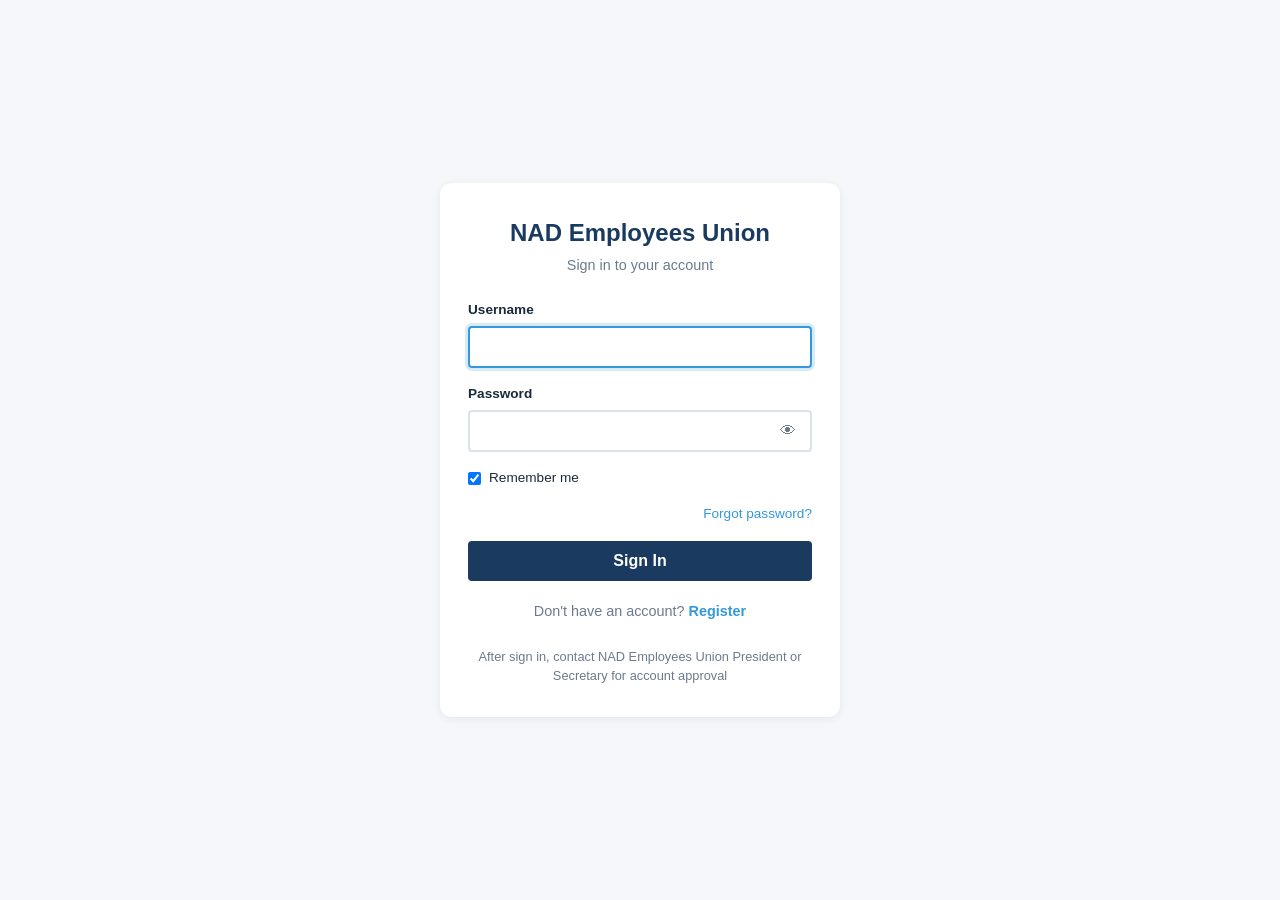
==== index.html @ d7f8449f "Add Section field inline before Mobile No." ====
<!DOCTYPE html>
<html lang="en">
<head>
  <meta charset="UTF-8">
  <meta name="viewport" content="width=device-width, initial-scale=1.0, viewport-fit=cover">
  <meta name="theme-color" content="#1a3a5f">
  <title>NAD Employees Union - Receipt</title>
  <link rel="stylesheet" href="css/style.css">
  <link rel="manifest" href="data/manifest.json">
  <link rel="icon" type="image/png" sizes="48x48" href="img/favicon.png">
  <link rel="icon" type="image/png" sizes="32x32" href="img/favicon-32.png">
  <link rel="icon" type="image/png" sizes="16x16" href="img/favicon-16.png">
  <link rel="apple-touch-icon" sizes="180x180" href="img/apple-touch-icon.png">
  <meta name="msapplication-TileColor" content="#1a3a5f">
  <meta name="msapplication-TileImage" content="img/logo-144.png">
</head>
<body>
  <!-- Auth guard: redirect to login if no token -->
  <script>
    (function() {
      var token = localStorage.getItem('nadeu_token');
      var remember = localStorage.getItem('nadeu_remember') === 'true';
      if (!token && !remember) {
        window.location.href = 'login.html';
      }
    })();
  </script>

  <!-- Main App -->
  <div id="app" class="screen">
    <!-- Sticky Header -->
    <header class="app-header">
      <div class="header-left">
        <img class="logo-sm" src="img/logo-192.png" alt="NAD Employees Union" width="32" height="32" style="border-radius:50%">
        <h1>Receipt Entry</h1>
      </div>
      <div class="header-right">
        <span id="currentUser" class="user-badge"></span>
        <button id="changePwdBtn" class="icon-btn" title="Change Password" aria-label="Change password">&#128273;</button>
        <button id="themeToggle" class="icon-btn" title="Toggle theme" aria-label="Toggle dark mode">&#127769;</button>
        <button id="logoutBtn" class="icon-btn" title="Logout">&#9211;</button>
      </div>
    </header>

    <main class="app-main">
      <!-- Search Box -->
      <section class="search-section">
        <div class="search-box">
          <svg class="search-icon" viewBox="0 0 24 24" fill="none" stroke="currentColor" stroke-width="2"><circle cx="11" cy="11" r="8"/><path d="M21 21l-4.35-4.35"/></svg>
          <input type="search" id="empSearch" name="empSearch" placeholder="Search: Token, Name, Mobile, Location, Rank, Post..." autocomplete="off">
          <button id="clearSearch" class="icon-btn hidden" title="Clear">&#10005;</button>
        </div>
        <div id="searchResults" class="dropdown hidden"></div>
      </section>

      <!-- Receipt Form -->
      <form id="receiptForm" class="receipt-form" novalidate>
        <div class="form-row">
          <div class="field">
            <label>Employee Name <span class="req">*</span></label>
            <input type="text" name="empName" required autocomplete="name">
          </div>
          <div class="field">
            <label>Token No. <span class="req">*</span></label>
            <input type="text" name="empToken" required autocomplete="off">
          </div>
        </div>

        <fieldset class="radio-group">
          <legend>Designation <span class="req">*</span></legend>
          <div class="field" style="margin-bottom: 8px;">
            <input type="text" id="designationInput" name="designationInput" placeholder="Type or edit designation" autocomplete="off">
          </div>
          <div class="radio-grid" id="designationRadios">
            <label class="radio-label"><input type="radio" name="designation" value="T-MATE"> T-MATE</label>
            <label class="radio-label"><input type="radio" name="designation" value="SK"> SK</label>
            <label class="radio-label"><input type="radio" name="designation" value="HSK-I"> HSK-I</label>
            <label class="radio-label"><input type="radio" name="designation" value="HSK-II"> HSK-II</label>
            <label class="radio-label"><input type="radio" name="designation" value="MCM"> MCM</label>
          </div>
        </fieldset>

        <div class="form-row">
          <div class="field">
            <label>Section</label>
            <input type="text" name="section" placeholder="Optional">
          </div>
          <div class="field">
            <label>Mobile No.</label>
            <input type="tel" name="empMobile" autocomplete="tel" placeholder="Optional">
          </div>
        </div>

        <fieldset class="radio-group">
          <legend>Location (Depot) <span class="req">*</span></legend>
          <div class="radio-grid" id="locationRadios">
            <label class="radio-label"><input type="radio" name="location" value="NAD(K)" required> NAD(K)</label>
            <label class="radio-label"><input type="radio" name="location" value="NAD(T)"> NAD(T)</label>
            <label class="radio-label"><input type="radio" name="location" value="NAD(M)"> NAD(M)</label>
            <label class="radio-label"><input type="radio" name="location" value="NAD(KR)"> NAD(KR)</label>
          </div>
        </fieldset>

        <div class="form-row">
          <div class="field">
            <label>Amount (&#8377;) <span class="req">*</span></label>
            <input type="number" name="amount" value="200" min="0" step="1" required>
          </div>
          <div class="field">
            <label>Receipt No. <span class="req">*</span></label>
            <input type="text" name="receiptNo" required autocomplete="off" placeholder="Manual entry">
          </div>
        </div>

        <fieldset class="radio-group inline">
          <legend>Status <span class="req">*</span></legend>
          <div class="radio-grid">
            <label class="radio-label"><input type="radio" name="status" value="Paid" checked required> Paid</label>
            <label class="radio-label"><input type="radio" name="status" value="Pending"> Pending</label>
          </div>
        </fieldset>

        <div class="field">
          <label>Remark</label>
          <textarea name="remark" rows="2" placeholder="Optional"></textarea>
        </div>

        <div class="btn-group">
          <button type="submit" class="btn-primary">Submit</button>
          <button type="button" id="clearForm" class="btn-secondary">Clear</button>
        </div>
      </form>

      <!-- Recent Entries - Collapsible Table with Pagination -->
      <section id="recentEntries" class="recent-panel">
        <div class="panel-header">
          <h3>Recent Receipts</h3>
          <div class="panel-controls">
            <select id="pageSize" class="select-sm">
              <option value="10" selected>10 per page</option>
              <option value="20">20 per page</option>
              <option value="30">30 per page</option>
            </select>
            <button id="toggleRecent" class="icon-btn" title="Collapse/Expand">&#9660;</button>
          </div>
        </div>
        <div id="recentList">
          <div class="table-wrapper">
            <table id="recentTable">
              <thead>
                <tr>
                  <th data-sort="Receipt No.">Receipt No.</th>
                  <th data-sort="Date">Date</th>
                  <th data-sort="Employee Name">Name</th>
                  <th data-sort="Token No.">Token</th>
                  <th data-sort="Amount">Amount</th>
                  <th data-sort="Status">Status</th>
                  <th data-sort="Created At">Created</th>
                </tr>
              </thead>
              <tbody id="recentTbody"></tbody>
            </table>
          </div>
          <div id="pagination" class="pagination"></div>
        </div>
      </section>

      </main>
  </div>

  <!-- Toast Container -->
  <div id="toastContainer"></div>

  <!-- Scripts -->
  <script src="js/config.js"></script>
  <script src="js/api-client.js"></script>
  <script src="js/auth.js"></script>
  <script src="js/employee.js"></script>
  <script src="js/receipt.js"></script>
</body>
</html>
---- css/style.css ----
/* style.css - NAD Receipt Form - Mobile First, Ultra Compact */

:root {
  --primary: #1a3a5f;
  --primary-dark: #0d2b47;
  --primary-light: #2a5a8c;
  --accent: #3498db;
  --success: #28a745;
  --warning: #ffc107;
  --danger: #dc3545;
  --bg: #f5f7fa;
  --card: #ffffff;
  --text: #1a2a3a;
  --text-muted: #6b7b8c;
  --border: #dbe2ea;
  --shadow: 0 2px 8px rgba(26,58,95,0.08);
  --shadow-hover: 0 4px 16px rgba(26,58,95,0.12);
  --radius: 8px;
  --radius-sm: 4px;
  --spacing: 12px;
  --spacing-sm: 8px;
  --font: -apple-system, BlinkMacSystemFont, 'Segoe UI', Roboto, sans-serif;
}

/* Dark mode variables */
[data-theme="dark"] {
  --primary: #2a5a8c;
  --primary-dark: #1e3f66;
  --primary-light: #3a7bc8;
  --accent: #60a5fa;
  --success: #34d399;
  --warning: #fbbf24;
  --danger: #f87171;
  --bg: #0f172a;
  --card: #1e293b;
  --text: #f1f5f9;
  --text-muted: #94a3b8;
  --border: #334155;
  --shadow: 0 2px 8px rgba(0,0,0,0.3);
  --shadow-hover: 0 4px 16px rgba(0,0,0,0.4);
}

* { box-sizing: border-box; margin: 0; padding: 0; }
html { font-size: 16px; -webkit-text-size-adjust: 100%; }
body { font-family: var(--font); background: var(--bg); color: var(--text); line-height: 1.5; min-height: 100vh; }

/* Screen Management */
.screen { display: none; min-height: 100vh; }
.screen:not(.hidden) { display: block; }

/* Auth Pages (login.html, register.html) */
.auth-page { min-height: 100vh; display: flex; align-items: center; justify-content: center; padding: 2rem 1rem; }
.auth-card { max-width: 400px; width: 100%; background: var(--card); border-radius: 12px; padding: 2rem 1.75rem; box-shadow: var(--shadow); }
.auth-card h1 { font-size: 1.5rem; margin: 0 0 0.25rem; text-align: center; color: var(--primary); }
.auth-card .auth-sub { text-align: center; color: var(--text-muted); font-size: 0.9rem; margin-bottom: 1.5rem; }
.auth-field { margin-bottom: 1rem; }
.auth-field label { display: block; font-size: 0.85rem; font-weight: 600; margin-bottom: 0.35rem; color: var(--text); }
.auth-field input {
  width: 100%; padding: 0.65rem 0.8rem; font-size: 0.95rem;
  border: 2px solid var(--border); border-radius: var(--radius-sm);
  background: var(--card); color: var(--text); transition: border-color 0.15s, box-shadow 0.15s;
}
.auth-field input:focus { outline: none; border-color: var(--accent); box-shadow: 0 0 0 3px rgba(52,152,219,0.2); }
.auth-field-check { display: flex; align-items: center; gap: 0.5rem; margin-bottom: 1rem; }
.auth-field-check input { width: auto; }
.auth-field-check label { margin: 0; font-size: 0.85rem; font-weight: 400; text-transform: none; letter-spacing: 0; }
.auth-btn {
  width: 100%; padding: 0.7rem; font-size: 1rem; font-weight: 600; color: #fff;
  background: var(--primary); border: none; border-radius: var(--radius-sm); cursor: pointer;
  transition: background 0.15s;
}
.auth-btn:hover { background: var(--primary-dark); }
.auth-btn:disabled { opacity: 0.6; cursor: not-allowed; }
.auth-msg { margin-top: 1rem; font-size: 0.9rem; text-align: center; }
.auth-msg.success { color: var(--success); }
.auth-msg.error { color: var(--danger); }
.auth-link { text-align: center; margin-top: 1.25rem; font-size: 0.9rem; color: var(--text-muted); }
.auth-link a { color: var(--accent); text-decoration: none; font-weight: 600; }
.auth-link a:hover { text-decoration: underline; }
.auth-pw-wrap { position: relative; }
.auth-pw-wrap .pw-toggle {
  position: absolute; right: 0.75rem; top: 50%; transform: translateY(-50%);
  background: none; border: none; color: var(--text-muted); cursor: pointer; font-size: 1rem; padding: 4px;
}
.auth-forgot { text-align: right; margin-bottom: 1rem; font-size: 0.85rem; }
.auth-forgot a { color: var(--accent); text-decoration: none; }
.auth-forgot a:hover { text-decoration: underline; }
.auth-footer { text-align: center; margin-top: 1.5rem; color: var(--text-muted); font-size: 0.8rem; }

/* App Header - Sticky */
.app-header { position: sticky; top: 0; z-index: 100; display: flex; align-items: center; justify-content: space-between; padding: 10px 14px; background: var(--primary); color: white; box-shadow: var(--shadow); }
.header-left { display: flex; align-items: center; gap: 10px; }
.logo-sm { width: 32px; height: 32px; flex-shrink: 0; }
.app-header h1 { font-size: 1.1rem; font-weight: 600; white-space: nowrap; }
.header-right { display: flex; align-items: center; gap: 10px; }
.user-badge { font-size: 0.75rem; background: rgba(255,255,255,0.2); padding: 4px 10px; border-radius: 20px; }
.icon-btn { background: none; border: none; color: inherit; font-size: 1.2rem; padding: 6px; border-radius: var(--radius-sm); cursor: pointer; opacity: 0.9; }
.icon-btn:hover { opacity: 1; background: rgba(255,255,255,0.1); }

/* Main Content */
.app-main { padding: var(--spacing) var(--spacing) 100px; max-width: 100%; }

/* Search Section */
.search-section { margin-bottom: var(--spacing); }
.search-box { position: relative; }
.search-box .search-icon { position: absolute; left: 12px; top: 50%; transform: translateY(-50%); width: 20px; height: 20px; color: var(--text-muted); pointer-events: none; }
.search-box input { width: 100%; padding: 12px 12px 12px 40px; border: 2px solid var(--border); border-radius: var(--radius); font-size: 1rem; background: var(--card); }
.search-box input:focus { outline: none; border-color: var(--accent); box-shadow: 0 0 0 3px rgba(52,152,219,0.2); }
.search-box .icon-btn { position: absolute; right: 8px; top: 50%; transform: translateY(-50%); color: var(--text-muted); }

/* Search Dropdown */
.dropdown { position: absolute; top: calc(100% + 4px); left: 0; right: 0; background: var(--card); border: 1px solid var(--border); border-radius: var(--radius); box-shadow: var(--shadow-hover); max-height: 280px; overflow-y: auto; z-index: 50; }
.dropdown.hidden { display: none; }
.search-result { padding: 12px 14px; border-bottom: 1px solid var(--border); cursor: pointer; transition: background 0.15s; }
.search-result:last-child { border-bottom: none; }
.search-result:hover, .search-result:active { background: var(--bg); }
.search-result strong { display: block; font-size: 0.95rem; margin-bottom: 2px; }
.search-result .meta { display: block; font-size: 0.75rem; color: var(--text-muted); }

/* Form */
.receipt-form { background: var(--card); border-radius: var(--radius); padding: var(--spacing); box-shadow: var(--shadow); margin-bottom: var(--spacing); }
.form-row { display: grid; grid-template-columns: 1fr 1fr; gap: var(--spacing-sm); }
.field { margin-bottom: var(--spacing-sm); }
.field:last-child { margin-bottom: 0; }
.field label { display: block; font-size: 0.75rem; font-weight: 600; color: var(--text-muted); text-transform: uppercase; letter-spacing: 0.3px; margin-bottom: 4px; }
.req { color: var(--danger); margin-left: 2px; }
.field input, .field textarea, .field select { width: 100%; padding: 10px 12px; border: 2px solid var(--border); border-radius: var(--radius-sm); font-size: 0.95rem; font-family: inherit; background: var(--card); transition: border-color 0.15s, box-shadow 0.15s; }
.field input:focus, .field textarea:focus, .field select:focus { outline: none; border-color: var(--accent); box-shadow: 0 0 0 3px rgba(52,152,219,0.2); }
.field input.error, .field textarea.error { border-color: var(--danger); background: #fef2f2; }
.field input.valid, .field textarea.valid { border-color: var(--success); background: #f0fdf4; }
input[name="designation"].error, input[name="location"].error, input[name="status"].error { border-color: var(--danger); }
.radio-label.error { border-color: var(--danger); background: #fef2f2; }
.radio-label:has(input.valid) { border-color: var(--success); background: #f0fdf4; }
.field textarea { resize: vertical; min-height: 60px; }
.checkbox-field { display: flex; align-items: center; gap: 8px; font-size: 0.85rem; cursor: pointer; margin-bottom: 12px; }
.checkbox-field input { width: 18px; height: 18px; accent-color: var(--primary); }

/* Radio Groups */
.radio-group { margin-bottom: var(--spacing-sm); padding: var(--spacing-sm); background: var(--bg); border-radius: var(--radius-sm); }
.radio-group legend { font-size: 0.75rem; font-weight: 600; color: var(--text-muted); text-transform: uppercase; margin-bottom: 8px; padding: 0 4px; }
.radio-grid { display: grid; grid-template-columns: repeat(auto-fit, minmax(80px, 1fr)); gap: 6px; }
.radio-label { display: flex; align-items: center; gap: 6px; padding: 8px 10px; background: var(--card); border: 2px solid var(--border); border-radius: var(--radius-sm); cursor: pointer; font-size: 0.85rem; transition: all 0.15s; white-space: nowrap; }
.radio-label:hover { border-color: var(--accent); }
.radio-label:has(input:checked) { border-color: var(--primary); background: #eaf2fa; }
.radio-label input { width: 16px; height: 16px; accent-color: var(--primary); cursor: pointer; }
.radio-group.inline .radio-grid { display: flex; flex-wrap: wrap; gap: 6px; grid-template-columns: unset; }
.other-field { margin-top: 8px; padding-top: 8px; border-top: 1px dashed var(--border); }
.other-field.hidden { display: none; }

/* Buttons */
.btn-group { display: flex; gap: var(--spacing-sm); margin-top: var(--spacing-sm); }
.btn-primary, .btn-secondary { flex: 1; padding: 12px 16px; border: none; border-radius: var(--radius-sm); font-size: 1rem; font-weight: 600; cursor: pointer; transition: all 0.15s; }
.btn-primary { background: var(--primary); color: white; }
.btn-primary:hover { background: var(--primary-dark); }
.btn-primary:active { transform: scale(0.98); }
.btn-secondary { background: var(--bg); color: var(--text); border: 2px solid var(--border); }
.btn-secondary:hover { background: var(--border); }
.btn-block { width: 100%; }
.btn-sm { padding: 8px 12px; font-size: 0.85rem; }
button:disabled { opacity: 0.6; cursor: not-allowed; }

/* Recent Panel - Collapsible */
.recent-panel { background: var(--card); border-radius: var(--radius); box-shadow: var(--shadow); overflow: hidden; }
.panel-header { display: flex; align-items: center; justify-content: space-between; padding: var(--spacing-sm) var(--spacing); background: var(--bg); border-bottom: 1px solid var(--border); }
.panel-header h3 { font-size: 0.9rem; font-weight: 600; }
.panel-controls { display: flex; align-items: center; gap: 8px; }
.select-sm { padding: 6px 10px; border: 1px solid var(--border); border-radius: var(--radius-sm); font-size: 0.8rem; background: var(--card); }
#recentList { overflow: hidden; transition: max-height 0.3s ease, opacity 0.2s ease; }
#recentList.collapsed { max-height: 0; opacity: 0; padding: 0; pointer-events: none; }

/* Table */
.table-wrapper { overflow-x: auto; }
#recentTable { width: 100%; border-collapse: collapse; font-size: 0.8rem; }
#recentTable th, #recentTable td { padding: 10px 12px; text-align: left; border-bottom: 1px solid var(--border); white-space: nowrap; }
#recentTable th { background: var(--primary); color: white; font-weight: 600; position: sticky; top: 0; z-index: 10; cursor: pointer; user-select: none; }
#recentTable th:hover { background: var(--primary-dark); }
#recentTable th.sort-asc::after { content: ' ▲'; font-size: 0.7em; }
#recentTable th.sort-desc::after { content: ' ▼'; font-size: 0.7em; }
#recentTable tbody tr { cursor: pointer; transition: background 0.15s; }
#recentTable tbody tr:hover { background: var(--bg); }
#recentTable td:first-child { font-weight: 600; color: var(--primary); }
#recentTable .empty { text-align: center; color: var(--text-muted); padding: 40px 20px; font-style: italic; }
.status-badge { display: inline-block; padding: 2px 8px; border-radius: 20px; font-size: 0.7rem; font-weight: 600; text-transform: capitalize; }
.status-badge.paid { background: #d4edda; color: #155724; }
.status-badge.pending { background: #fff3cd; color: #856404; }

/* Pagination */
.pagination { display: flex; flex-wrap: wrap; justify-content: center; align-items: center; gap: 6px; padding: var(--spacing-sm); border-top: 1px solid var(--border); }
.pagination button { padding: 6px 10px; border: 1px solid var(--border); background: var(--card); border-radius: var(--radius-sm); font-size: 0.8rem; cursor: pointer; min-width: 36px; }
.pagination button:hover { background: var(--bg); border-color: var(--accent); }
.pagination button.active { background: var(--primary); color: white; border-color: var(--primary); }
.pagination span { color: var(--text-muted); font-size: 0.8rem; }

/* Admin Actions */
.admin-actions { padding: var(--spacing-sm) var(--spacing); text-align: right; }
.admin-actions.hidden { display: none; }

/* Toasts */
#toastContainer { position: fixed; bottom: 20px; left: 50%; transform: translateX(-50%); z-index: 1000; display: flex; flex-direction: column; gap: 8px; pointer-events: none; }
.toast { padding: 12px 20px; border-radius: var(--radius); font-size: 0.9rem; font-weight: 500; box-shadow: var(--shadow-hover); transform: translateY(100px); opacity: 0; transition: all 0.3s ease; pointer-events: auto; max-width: 90vw; }
.toast.show { transform: translateY(0); opacity: 1; }
.toast.success { background: var(--success); color: white; }
.toast.error { background: var(--danger); color: white; }

/* Modals */
.modal-overlay { position: fixed; inset: 0; background: rgba(0,0,0,0.5); display: flex; align-items: center; justify-content: center; z-index: 2000; padding: 16px; animation: fadeIn 0.2s ease; }
.modal { background: var(--card); border-radius: var(--radius); width: 100%; max-width: 360px; box-shadow: var(--shadow-hover); animation: slideUp 0.3s ease; }
.modal-header { display: flex; align-items: center; justify-content: space-between; padding: 16px 20px; border-bottom: 1px solid var(--border); }
.modal-header h3 { font-size: 1.1rem; font-weight: 600; }
.modal-close { background: none; border: none; font-size: 1.5rem; color: var(--text-muted); cursor: pointer; padding: 4px; line-height: 1; }
.modal-close:hover { color: var(--text); }
.modal-body { padding: 20px; }
.modal-body p { color: var(--text-muted); font-size: 0.9rem; margin-bottom: 16px; }
.modal-body .btn-group { margin-top: 8px; }

@keyframes fadeIn { from { opacity: 0; } to { opacity: 1; } }
@keyframes slideUp { from { opacity: 0; transform: translateY(20px); } to { opacity: 1; transform: translateY(0); } }

/* Responsive */
@media (max-width: 480px) {
  :root { --spacing: 10px; --spacing-sm: 6px; }
  .app-main { padding: var(--spacing); }
  .form-row { grid-template-columns: 1fr; gap: var(--spacing-sm); }
  .radio-grid { grid-template-columns: 1fr 1fr; }
  .radio-group.inline .radio-grid { grid-template-columns: 1fr 1fr; }
  .btn-group { flex-direction: column; }
  .panel-header { flex-direction: column; gap: 8px; align-items: flex-start; }
  #recentTable th, #recentTable td { padding: 8px 10px; font-size: 0.75rem; }
}

@media (min-width: 600px) {
  .receipt-form { padding: 16px; }
  .form-row { grid-template-columns: 1fr 1fr; }
  .radio-grid { grid-template-columns: repeat(4, 1fr); }
.radio-group.inline { display: flex; flex-wrap: wrap; gap: 6px; }
.radio-group.inline .radio-grid { display: flex; flex-wrap: wrap; gap: 6px; grid-template-columns: unset; }
}

@media (min-width: 768px) {
  .app-main { max-width: 720px; margin: 0 auto; padding: 20px 16px 100px; }
  .search-section { position: sticky; top: 56px; z-index: 50; background: var(--bg); padding-bottom: 12px; margin: -12px -16px 16px; }
}
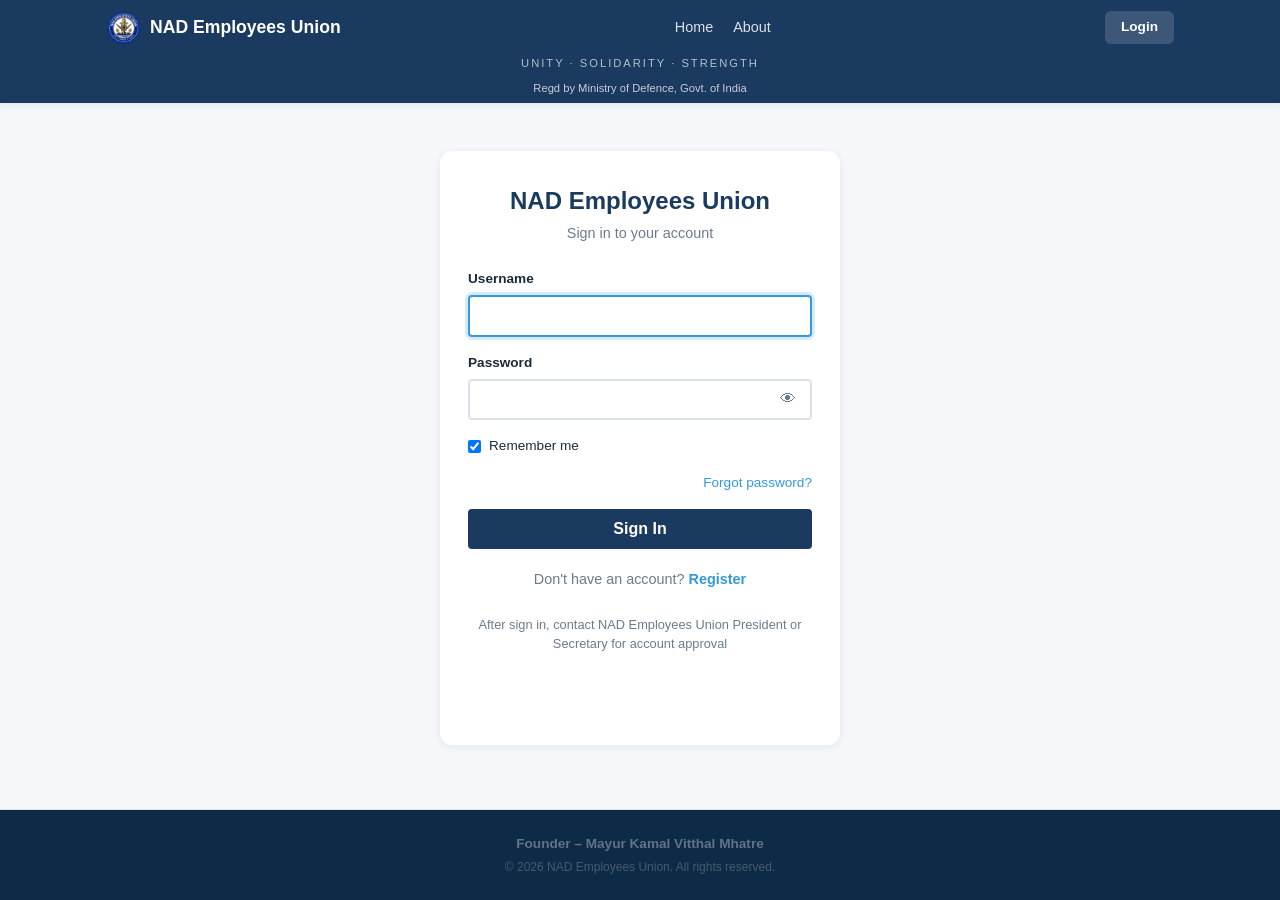
==== commit 27125d7a: "feat: simplify recent receipts - fetch all, sort recent-first, add refresh button, remove pagination" ====
--- a/index.html
+++ b/index.html
@@ -31,8 +31,10 @@
     <!-- Sticky Header -->
     <header class="app-header">
       <div class="header-left">
-        <img class="logo-sm" src="img/logo-192.png" alt="NAD Employees Union" width="32" height="32" style="border-radius:50%">
-        <h1>Receipt Entry</h1>
+        <a href="index.html" style="text-decoration:none;color:inherit;display:flex;align-items:center;gap:10px">
+          <img class="logo-sm" src="img/logo-192.png" alt="NAD Employees Union" width="32" height="32" style="border-radius:50%">
+          <h1>NAD Employees Union</h1>
+        </a>
       </div>
       <div class="header-right">
         <span id="currentUser" class="user-badge"></span>
@@ -129,6 +131,7 @@
           <button type="submit" class="btn-primary">Submit</button>
           <button type="button" id="clearForm" class="btn-secondary">Clear</button>
         </div>
+        <div id="formMessage" class="form-message hidden"></div>
       </form>
 
       <!-- Recent Entries - Collapsible Table with Pagination -->
@@ -136,11 +139,7 @@
         <div class="panel-header">
           <h3>Recent Receipts</h3>
           <div class="panel-controls">
-            <select id="pageSize" class="select-sm">
-              <option value="10" selected>10 per page</option>
-              <option value="20">20 per page</option>
-              <option value="30">30 per page</option>
-            </select>
+            <button id="refreshRecent" class="icon-btn" title="Refresh">&#8635;</button>
             <button id="toggleRecent" class="icon-btn" title="Collapse/Expand">&#9660;</button>
           </div>
         </div>
@@ -149,19 +148,18 @@
             <table id="recentTable">
               <thead>
                 <tr>
-                  <th data-sort="Receipt No.">Receipt No.</th>
-                  <th data-sort="Date">Date</th>
-                  <th data-sort="Employee Name">Name</th>
-                  <th data-sort="Token No.">Token</th>
-                  <th data-sort="Amount">Amount</th>
-                  <th data-sort="Status">Status</th>
-                  <th data-sort="Created At">Created</th>
+                  <th>Receipt No.</th>
+                  <th>Date</th>
+                  <th>Name</th>
+                  <th>Token</th>
+                  <th>Amount</th>
+                  <th>Status</th>
+                  <th>Created</th>
                 </tr>
               </thead>
               <tbody id="recentTbody"></tbody>
             </table>
           </div>
-          <div id="pagination" class="pagination"></div>
         </div>
       </section>
 
@@ -172,10 +170,10 @@
   <div id="toastContainer"></div>
 
   <!-- Scripts -->
-  <script src="js/config.js"></script>
-  <script src="js/api-client.js"></script>
-  <script src="js/auth.js"></script>
-  <script src="js/employee.js"></script>
-  <script src="js/receipt.js"></script>
+  <script src="js/config.js?v=3"></script>
+  <script src="js/api-client.js?v=3"></script>
+  <script src="js/auth.js?v=3"></script>
+  <script src="js/employee.js?v=3"></script>
+  <script src="js/receipt.js?v=3"></script>
 </body>
 </html>
--- a/css/style.css
+++ b/css/style.css
@@ -48,8 +48,8 @@
 .screen { display: none; min-height: 100vh; }
 .screen:not(.hidden) { display: block; }
 
-/* Auth Pages (login.html, register.html) */
-.auth-page { min-height: 100vh; display: flex; align-items: center; justify-content: center; padding: 2rem 1rem; }
+/* Auth Pages (login.html, register.html, forgot-password.html) */
+.auth-page { display: flex; justify-content: center; padding: 3rem 1rem 2rem; flex: 1; }
 .auth-card { max-width: 400px; width: 100%; background: var(--card); border-radius: 12px; padding: 2rem 1.75rem; box-shadow: var(--shadow); }
 .auth-card h1 { font-size: 1.5rem; margin: 0 0 0.25rem; text-align: center; color: var(--primary); }
 .auth-card .auth-sub { text-align: center; color: var(--text-muted); font-size: 0.9rem; margin-bottom: 1.5rem; }
@@ -101,7 +101,7 @@
 .app-main { padding: var(--spacing) var(--spacing) 100px; max-width: 100%; }
 
 /* Search Section */
-.search-section { margin-bottom: var(--spacing); }
+.search-section { margin-bottom: var(--spacing); position: relative; }
 .search-box { position: relative; }
 .search-box .search-icon { position: absolute; left: 12px; top: 50%; transform: translateY(-50%); width: 20px; height: 20px; color: var(--text-muted); pointer-events: none; }
 .search-box input { width: 100%; padding: 12px 12px 12px 40px; border: 2px solid var(--border); border-radius: var(--radius); font-size: 1rem; background: var(--card); }
@@ -159,6 +159,33 @@
 .btn-sm { padding: 8px 12px; font-size: 0.85rem; }
 button:disabled { opacity: 0.6; cursor: not-allowed; }
 
+/* Form Message (success/error below buttons) */
+.form-message { margin-top: var(--spacing-sm); padding: 12px 16px; border-radius: var(--radius-sm); font-size: 0.9rem; font-weight: 500; text-align: center; animation: fadeIn 0.3s ease; }
+.form-message.hidden { display: none; }
+.form-message.success { background: #d4edda; color: #155724; border: 1px solid #c3e6cb; }
+.form-message.error { background: #f8d7da; color: #721c24; border: 1px solid #f5c6cb; }
+[data-theme="dark"] .form-message.success { background: #1a3a2a; color: #34d399; border-color: #2d5a4a; }
+[data-theme="dark"] .form-message.error { background: #3a1a1a; color: #f87171; border-color: #5a2d2d; }
+
+/* Dark mode - radio buttons */
+[data-theme="dark"] .radio-label:has(input:checked) { border-color: var(--accent); background: #1e293b; color: var(--text); }
+[data-theme="dark"] .radio-label.error { border-color: var(--danger); background: #3a1a1a; color: var(--danger); }
+[data-theme="dark"] .radio-label:has(input.valid) { border-color: var(--success); background: #1a3a2a; color: var(--success); }
+
+/* Dark mode - field input states */
+[data-theme="dark"] .field input.error, [data-theme="dark"] .field textarea.error { border-color: var(--danger); background: #3a1a1a; color: var(--danger); }
+[data-theme="dark"] .field input.valid, [data-theme="dark"] .field textarea.valid { border-color: var(--success); background: #1a3a2a; color: var(--success); }
+
+/* Dark mode - status badges */
+[data-theme="dark"] .status-badge.paid { background: #1a3a2a; color: #34d399; }
+[data-theme="dark"] .status-badge.pending { background: #3a2a1a; color: #fbbf24; }
+
+/* Dark mode - focus ring */
+[data-theme="dark"] .auth-field input:focus, [data-theme="dark"] .field input:focus, [data-theme="dark"] .field textarea:focus, [data-theme="dark"] .field select:focus { box-shadow: 0 0 0 3px rgba(96,165,250,0.2); }
+
+/* Dark mode - cards */
+[data-theme="dark"] .auth-card, [data-theme="dark"] .receipt-form, [data-theme="dark"] .recent-panel, [data-theme="dark"] .modal { border: 1px solid var(--border); }
+
 /* Recent Panel - Collapsible */
 .recent-panel { background: var(--card); border-radius: var(--radius); box-shadow: var(--shadow); overflow: hidden; }
 .panel-header { display: flex; align-items: center; justify-content: space-between; padding: var(--spacing-sm) var(--spacing); background: var(--bg); border-bottom: 1px solid var(--border); }
@@ -239,4 +266,29 @@
 @media (min-width: 768px) {
   .app-main { max-width: 720px; margin: 0 auto; padding: 20px 16px 100px; }
   .search-section { position: sticky; top: 56px; z-index: 50; background: var(--bg); padding-bottom: 12px; margin: -12px -16px 16px; }
+}
+
+/* Site Header (shared header/footer) */
+.site-header { background: var(--primary); color: white; box-shadow: var(--shadow); }
+.header-inner { display: flex; align-items: center; justify-content: space-between; padding: 10px 16px; }
+.header-logo { display: flex; align-items: center; gap: 10px; text-decoration: none; color: white; }
+.header-logo img { width: 36px; height: 36px; border-radius: 50%; }
+.header-title { font-size: 1.1rem; font-weight: 700; white-space: nowrap; }
+.header-nav { display: flex; gap: 16px; }
+.header-nav a { color: rgba(255,255,255,0.85); text-decoration: none; font-size: 0.9rem; font-weight: 500; }
+.header-nav a:hover { color: white; }
+.header-actions { display: flex; align-items: center; gap: 8px; }
+.header-btn { background: rgba(255,255,255,0.15); color: white; padding: 6px 14px; border-radius: 20px; text-decoration: none; font-size: 0.85rem; font-weight: 600; }
+.header-btn:hover { background: rgba(255,255,255,0.25); }
+.header-tagline { text-align: center; font-size: 0.8rem; font-weight: 500; letter-spacing: 1px; text-transform: uppercase; padding: 4px 16px 2px; opacity: 0.9; }
+.header-registration { text-align: center; font-size: 0.7rem; padding: 2px 16px 6px; opacity: 0.75; }
+
+/* Site Footer */
+.site-footer { background: var(--primary-dark); color: white; text-align: center; padding: 20px 16px; margin-top: 2rem; }
+.footer-founder { font-size: 0.85rem; font-weight: 600; margin-bottom: 4px; opacity: 0.9; }
+.footer-copy { font-size: 0.75rem; opacity: 0.6; }
+
+@media (max-width: 480px) {
+  .header-nav { display: none; }
+  .header-title { font-size: 0.95rem; }
 }
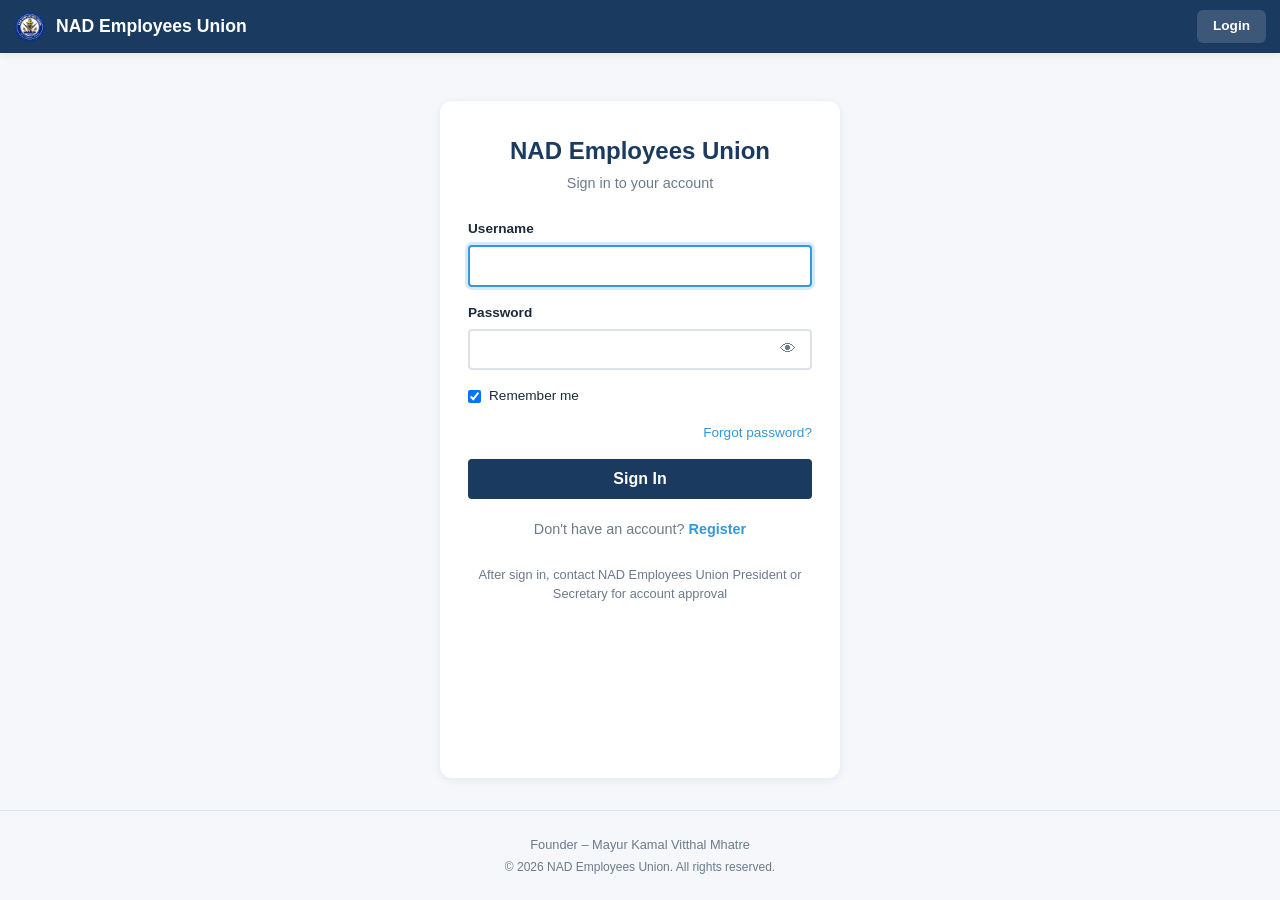
==== commit 4f320e53: "Unify header/footer across all pages; fix receipt form to not update employee spreadsheet" ====
--- a/index.html
+++ b/index.html
@@ -6,6 +6,7 @@
   <meta name="theme-color" content="#1a3a5f">
   <title>NAD Employees Union - Receipt</title>
   <link rel="stylesheet" href="css/style.css">
+  <link rel="stylesheet" href="css/headerfooter.css">
   <link rel="manifest" href="data/manifest.json">
   <link rel="icon" type="image/png" sizes="48x48" href="img/favicon.png">
   <link rel="icon" type="image/png" sizes="32x32" href="img/favicon-32.png">
@@ -28,21 +29,7 @@
 
   <!-- Main App -->
   <div id="app" class="screen">
-    <!-- Sticky Header -->
-    <header class="app-header">
-      <div class="header-left">
-        <a href="index.html" style="text-decoration:none;color:inherit;display:flex;align-items:center;gap:10px">
-          <img class="logo-sm" src="img/logo-192.png" alt="NAD Employees Union" width="32" height="32" style="border-radius:50%">
-          <h1>NAD Employees Union</h1>
-        </a>
-      </div>
-      <div class="header-right">
-        <span id="currentUser" class="user-badge"></span>
-        <button id="changePwdBtn" class="icon-btn" title="Change Password" aria-label="Change password">&#128273;</button>
-        <button id="themeToggle" class="icon-btn" title="Toggle theme" aria-label="Toggle dark mode">&#127769;</button>
-        <button id="logoutBtn" class="icon-btn" title="Logout">&#9211;</button>
-      </div>
-    </header>
+    <div id="header"></div>
 
     <main class="app-main">
       <!-- Search Box -->
@@ -164,7 +151,8 @@
       </section>
 
       </main>
-  </div>
+
+  <div id="footer"></div>
 
   <!-- Toast Container -->
   <div id="toastContainer"></div>
@@ -175,5 +163,6 @@
   <script src="js/auth.js?v=3"></script>
   <script src="js/employee.js?v=3"></script>
   <script src="js/receipt.js?v=3"></script>
+  <script src="js/headerfooter.js"></script>
 </body>
 </html>
--- a/css/style.css
+++ b/css/style.css
@@ -192,7 +192,7 @@
 .panel-header h3 { font-size: 0.9rem; font-weight: 600; }
 .panel-controls { display: flex; align-items: center; gap: 8px; }
 .select-sm { padding: 6px 10px; border: 1px solid var(--border); border-radius: var(--radius-sm); font-size: 0.8rem; background: var(--card); }
-#recentList { overflow: hidden; transition: max-height 0.3s ease, opacity 0.2s ease; }
+#recentList { overflow: hidden; transition: max-height 0.3s ease, opacity 0.2s ease; max-height: 400px; overflow-y: auto; }
 #recentList.collapsed { max-height: 0; opacity: 0; padding: 0; pointer-events: none; }
 
 /* Table */
@@ -268,26 +268,7 @@
   .search-section { position: sticky; top: 56px; z-index: 50; background: var(--bg); padding-bottom: 12px; margin: -12px -16px 16px; }
 }
 
-/* Site Header (shared header/footer) */
-.site-header { background: var(--primary); color: white; box-shadow: var(--shadow); }
-.header-inner { display: flex; align-items: center; justify-content: space-between; padding: 10px 16px; }
-.header-logo { display: flex; align-items: center; gap: 10px; text-decoration: none; color: white; }
-.header-logo img { width: 36px; height: 36px; border-radius: 50%; }
-.header-title { font-size: 1.1rem; font-weight: 700; white-space: nowrap; }
-.header-nav { display: flex; gap: 16px; }
-.header-nav a { color: rgba(255,255,255,0.85); text-decoration: none; font-size: 0.9rem; font-weight: 500; }
-.header-nav a:hover { color: white; }
-.header-actions { display: flex; align-items: center; gap: 8px; }
-.header-btn { background: rgba(255,255,255,0.15); color: white; padding: 6px 14px; border-radius: 20px; text-decoration: none; font-size: 0.85rem; font-weight: 600; }
-.header-btn:hover { background: rgba(255,255,255,0.25); }
-.header-tagline { text-align: center; font-size: 0.8rem; font-weight: 500; letter-spacing: 1px; text-transform: uppercase; padding: 4px 16px 2px; opacity: 0.9; }
-.header-registration { text-align: center; font-size: 0.7rem; padding: 2px 16px 6px; opacity: 0.75; }
-
-/* Site Footer */
-.site-footer { background: var(--primary-dark); color: white; text-align: center; padding: 20px 16px; margin-top: 2rem; }
-.footer-founder { font-size: 0.85rem; font-weight: 600; margin-bottom: 4px; opacity: 0.9; }
-.footer-copy { font-size: 0.75rem; opacity: 0.6; }
-
+/* Header/Footer responsive overrides */
 @media (max-width: 480px) {
   .header-nav { display: none; }
   .header-title { font-size: 0.95rem; }
--- a/css/headerfooter.css
+++ b/css/headerfooter.css
@@ -0,0 +1,84 @@
+/* headerfooter.css - Shared header & footer styles */
+
+.site-header,
+.app-header {
+  background: var(--primary);
+  color: #fff;
+  box-shadow: var(--shadow);
+  position: sticky;
+  top: 0;
+  z-index: 1000;
+}
+
+.site-header .header-inner {
+  max-width: 1100px;
+  margin: 0 auto;
+  display: flex;
+  align-items: center;
+  justify-content: space-between;
+  padding: 0.6rem 1rem;
+}
+
+.header-logo {
+  display: flex;
+  align-items: center;
+  gap: 0.5rem;
+  color: #fff;
+  text-decoration: none;
+  font-weight: 700;
+  font-size: 1rem;
+}
+
+.header-logo img { flex-shrink: 0; border-radius: 50%; }
+.header-title-wrap { display: flex; flex-direction: column; }
+.header-title { font-size: 1rem; font-weight: 700; white-space: nowrap; line-height: 1.2; }
+.header-subtitle { font-size: 0.6rem; letter-spacing: 0.5px; opacity: 0.8; white-space: nowrap; }
+
+.header-left { display: flex; align-items: center; gap: 10px; }
+.header-left h1 { font-size: 1.1rem; font-weight: 600; white-space: nowrap; }
+
+.header-right { display: flex; align-items: center; gap: 10px; }
+.user-badge { font-size: 0.75rem; background: rgba(255,255,255,0.2); padding: 4px 10px; border-radius: 20px; }
+
+.header-actions { display: flex; gap: 0.5rem; }
+.header-btn {
+  background: rgba(255,255,255,0.15);
+  color: #fff;
+  padding: 0.4rem 1rem;
+  border-radius: 6px;
+  text-decoration: none;
+  font-size: 0.85rem;
+  font-weight: 600;
+  transition: background 0.2s;
+}
+.header-btn:hover { background: rgba(255,255,255,0.25); }
+
+.icon-btn {
+  background: none;
+  border: none;
+  color: inherit;
+  font-size: 1.2rem;
+  padding: 6px;
+  border-radius: var(--radius-sm, 4px);
+  cursor: pointer;
+  opacity: 0.9;
+}
+.icon-btn:hover { opacity: 1; background: rgba(255,255,255,0.1); }
+
+.site-footer {
+  border-top: 1px solid var(--border);
+  padding: 1.5rem 1rem;
+  text-align: center;
+  color: var(--text-muted);
+  font-size: 0.85rem;
+}
+.footer-inner { max-width: 1100px; margin: 0 auto; }
+.footer-founder { font-size: 0.8rem; margin-bottom: 0.25rem; color: var(--text-secondary); }
+.footer-copy { font-size: 0.75rem; color: var(--text-muted); }
+
+@media (max-width: 600px) {
+  .header-nav { gap: 0.75rem; }
+  .header-nav a { font-size: 0.8rem; }
+  .header-title { font-size: 0.9rem; }
+  .header-subtitle { font-size: 0.55rem; }
+}
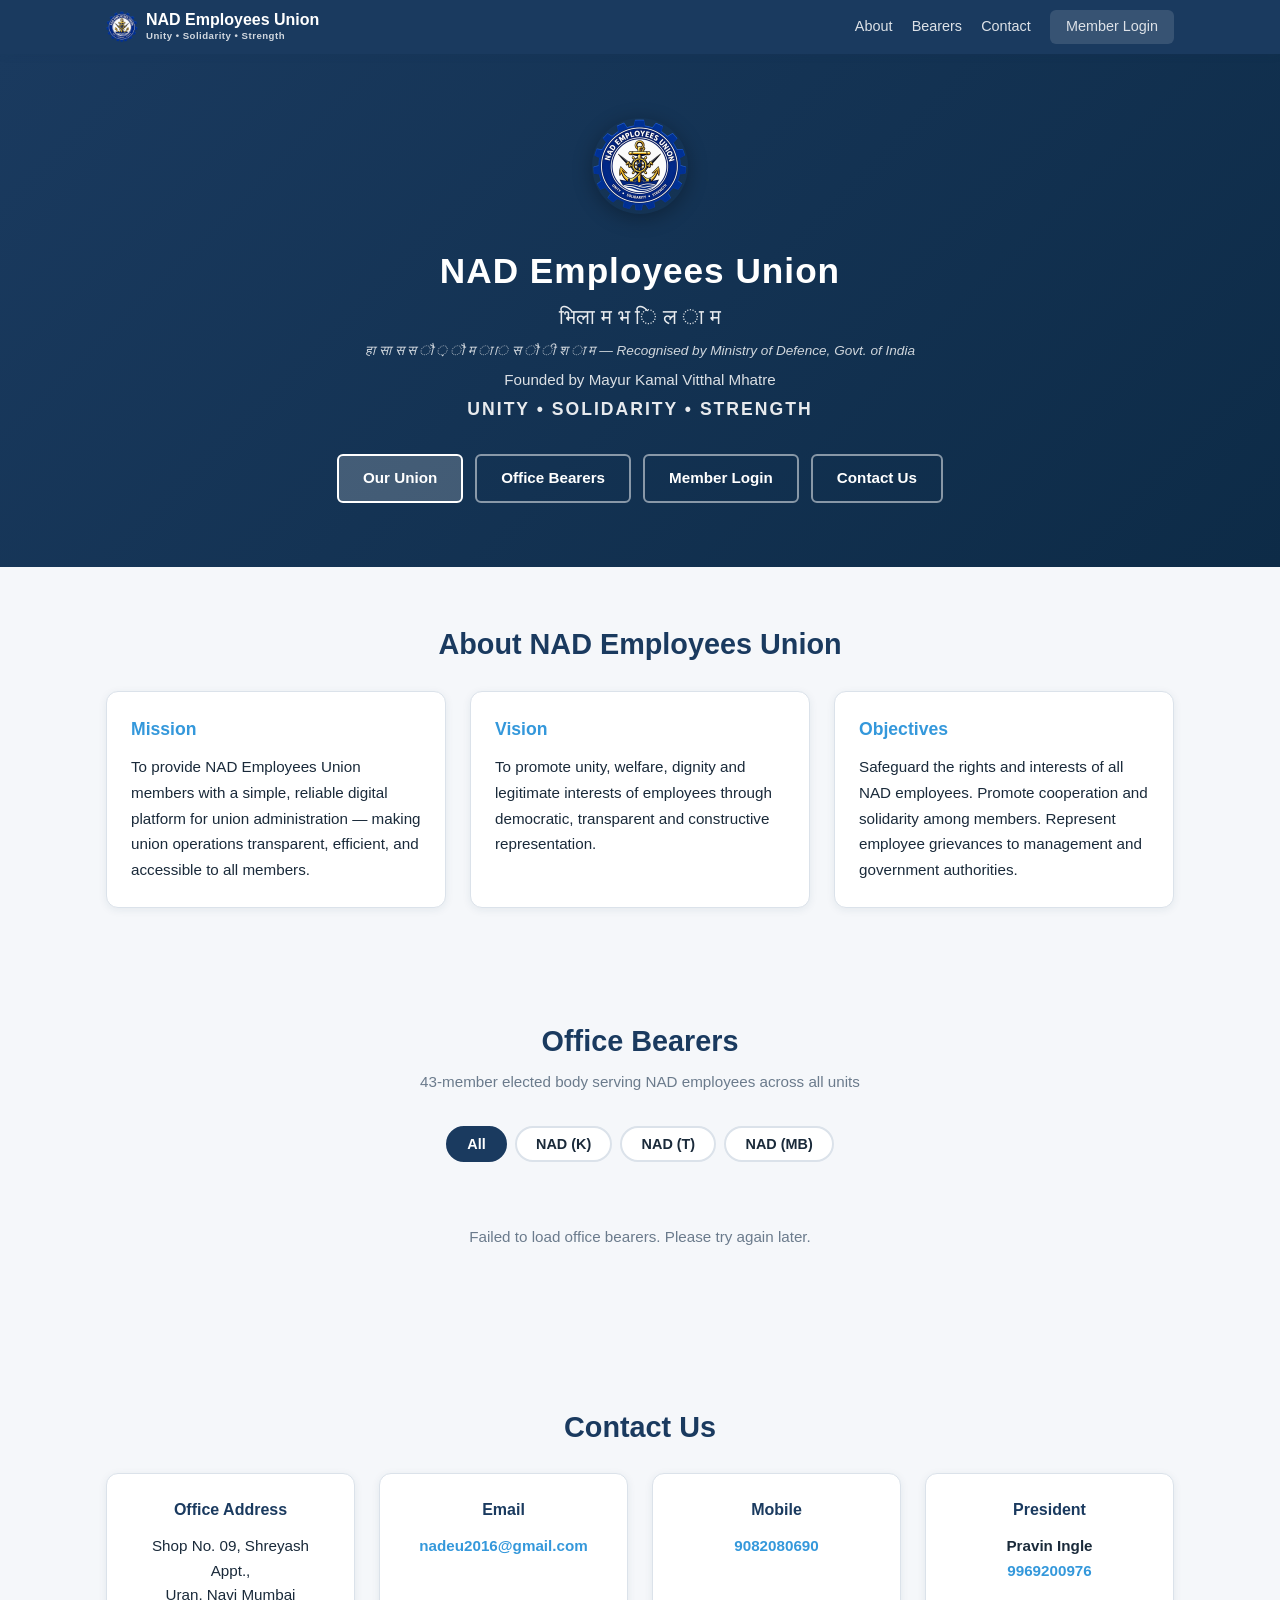
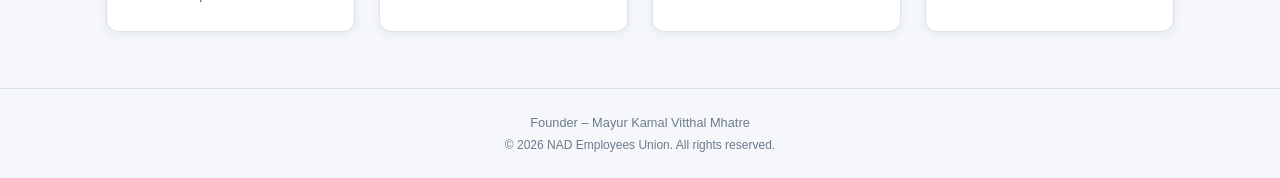
==== commit 87cbfe86: "feat: add public union portal, rename index.html to receipt.html - Rename index.html → receipt.html " ====
--- a/index.html
+++ b/index.html
@@ -4,9 +4,13 @@
   <meta charset="UTF-8">
   <meta name="viewport" content="width=device-width, initial-scale=1.0, viewport-fit=cover">
   <meta name="theme-color" content="#1a3a5f">
-  <title>NAD Employees Union - Receipt</title>
+  <title>NAD Employees Union - Unity &bull; Solidarity &bull; Strength</title>
+  <script src="js/config.js"></script>
+  <script>const PAGE_CONFIG = { title: 'NAD Employees Union', description: 'NAD Employees Union - Official portal for NAD employees. Unity, Solidarity, Strength.', canonical: '/' };</script>
+  <script src="js/seo-injector.js"></script>
   <link rel="stylesheet" href="css/style.css">
   <link rel="stylesheet" href="css/headerfooter.css">
+  <link rel="stylesheet" href="css/portal.css">
   <link rel="manifest" href="data/manifest.json">
   <link rel="icon" type="image/png" sizes="48x48" href="img/favicon.png">
   <link rel="icon" type="image/png" sizes="32x32" href="img/favicon-32.png">
@@ -15,154 +19,99 @@
   <meta name="msapplication-TileColor" content="#1a3a5f">
   <meta name="msapplication-TileImage" content="img/logo-144.png">
 </head>
-<body>
-  <!-- Auth guard: redirect to login if no token -->
-  <script>
-    (function() {
-      var token = localStorage.getItem('nadeu_token');
-      var remember = localStorage.getItem('nadeu_remember') === 'true';
-      if (!token && !remember) {
-        window.location.href = 'login.html';
-      }
-    })();
-  </script>
+<body data-page="portal">
 
-  <!-- Main App -->
-  <div id="app" class="screen">
-    <div id="header"></div>
+  <!-- Header -->
+  <div id="header"></div>
 
-    <main class="app-main">
-      <!-- Search Box -->
-      <section class="search-section">
-        <div class="search-box">
-          <svg class="search-icon" viewBox="0 0 24 24" fill="none" stroke="currentColor" stroke-width="2"><circle cx="11" cy="11" r="8"/><path d="M21 21l-4.35-4.35"/></svg>
-          <input type="search" id="empSearch" name="empSearch" placeholder="Search: Token, Name, Mobile, Location, Rank, Post..." autocomplete="off">
-          <button id="clearSearch" class="icon-btn hidden" title="Clear">&#10005;</button>
+  <!-- Hero Section -->
+  <section class="hero">
+    <div class="hero-inner">
+      <img src="img/logo-192.png" alt="NAD Employees Union" class="hero-logo">
+      <h1 class="hero-title">NAD Employees Union</h1>
+      <p class="hero-title-hi">&#2349;&#2367;&#2354;&#2366; &#2350; &#2349; &#2367; &#2354; &#2366; &#2350;</p>
+      <p class="hero-recognition">&#2361;&#2366; &#2360;&#2366; &#2360; &#2360; &#2380; &#2364; &#2380; &#2350; &#2366; &#2382; &#2360; &#2380; &#2368; &#2358; &#2366; &#2350; &mdash; Recognised by Ministry of Defence, Govt. of India</p>
+      <p class="hero-founder">Founded by Mayur Kamal Vitthal Mhatre</p>
+      <p class="hero-tagline">Unity &bull; Solidarity &bull; Strength</p>
+      <div class="hero-buttons">
+        <a href="#about" class="hero-btn primary">Our Union</a>
+        <a href="#bearers" class="hero-btn">Office Bearers</a>
+        <a href="login.html" class="hero-btn">Member Login</a>
+        <a href="#contact" class="hero-btn">Contact Us</a>
+      </div>
+    </div>
+  </section>
+
+  <!-- About Section -->
+  <section id="about" class="portal-section">
+    <div class="container">
+      <h2 class="section-title">About NAD Employees Union</h2>
+      <div class="about-grid">
+        <div class="about-card">
+          <h3>Mission</h3>
+          <p>To provide NAD Employees Union members with a simple, reliable digital platform for union administration &mdash; making union operations transparent, efficient, and accessible to all members.</p>
         </div>
-        <div id="searchResults" class="dropdown hidden"></div>
-      </section>
+        <div class="about-card">
+          <h3>Vision</h3>
+          <p>To promote unity, welfare, dignity and legitimate interests of employees through democratic, transparent and constructive representation.</p>
+        </div>
+        <div class="about-card">
+          <h3>Objectives</h3>
+          <p>Safeguard the rights and interests of all NAD employees. Promote cooperation and solidarity among members. Represent employee grievances to management and government authorities.</p>
+        </div>
+      </div>
+    </div>
+  </section>
 
-      <!-- Receipt Form -->
-      <form id="receiptForm" class="receipt-form" novalidate>
-        <div class="form-row">
-          <div class="field">
-            <label>Employee Name <span class="req">*</span></label>
-            <input type="text" name="empName" required autocomplete="name">
-          </div>
-          <div class="field">
-            <label>Token No. <span class="req">*</span></label>
-            <input type="text" name="empToken" required autocomplete="off">
-          </div>
+  <!-- Office Bearers Section -->
+  <section id="bearers" class="portal-section alt">
+    <div class="container">
+      <h2 class="section-title">Office Bearers</h2>
+      <p class="section-sub">43-member elected body serving NAD employees across all units</p>
+
+      <!-- Unit Filter -->
+      <div class="unit-filter">
+        <button class="unit-filter-btn active" data-unit="All">All</button>
+        <button class="unit-filter-btn" data-unit="NAD (K)">NAD (K)</button>
+        <button class="unit-filter-btn" data-unit="NAD (T)">NAD (T)</button>
+        <button class="unit-filter-btn" data-unit="NAD (MB)">NAD (MB)</button>
+      </div>
+
+      <div id="bearersList" class="bearers-container"></div>
+    </div>
+  </section>
+
+  <!-- Contact Section -->
+  <section id="contact" class="portal-section">
+    <div class="container">
+      <h2 class="section-title">Contact Us</h2>
+      <div class="contact-grid">
+        <div class="contact-card">
+          <h3>Office Address</h3>
+          <p>Shop No. 09, Shreyash Appt.,<br>Uran, Navi Mumbai</p>
         </div>
+        <div class="contact-card">
+          <h3>Email</h3>
+          <p><a href="mailto:nadeu2016@gmail.com">nadeu2016@gmail.com</a></p>
+        </div>
+        <div class="contact-card">
+          <h3>Mobile</h3>
+          <p><a href="tel:9082080690">9082080690</a></p>
+        </div>
+        <div class="contact-card">
+          <h3>President</h3>
+          <p><strong>Pravin Ingle</strong><br><a href="tel:9969200976">9969200976</a></p>
+        </div>
+      </div>
+    </div>
+  </section>
 
-        <fieldset class="radio-group">
-          <legend>Designation <span class="req">*</span></legend>
-          <div class="field" style="margin-bottom: 8px;">
-            <input type="text" id="designationInput" name="designationInput" placeholder="Type or edit designation" autocomplete="off">
-          </div>
-          <div class="radio-grid" id="designationRadios">
-            <label class="radio-label"><input type="radio" name="designation" value="T-MATE"> T-MATE</label>
-            <label class="radio-label"><input type="radio" name="designation" value="SK"> SK</label>
-            <label class="radio-label"><input type="radio" name="designation" value="HSK-I"> HSK-I</label>
-            <label class="radio-label"><input type="radio" name="designation" value="HSK-II"> HSK-II</label>
-            <label class="radio-label"><input type="radio" name="designation" value="MCM"> MCM</label>
-          </div>
-        </fieldset>
-
-        <div class="form-row">
-          <div class="field">
-            <label>Section</label>
-            <input type="text" name="section" placeholder="Optional">
-          </div>
-          <div class="field">
-            <label>Mobile No.</label>
-            <input type="tel" name="empMobile" autocomplete="tel" placeholder="Optional">
-          </div>
-        </div>
-
-        <fieldset class="radio-group">
-          <legend>Location (Depot) <span class="req">*</span></legend>
-          <div class="radio-grid" id="locationRadios">
-            <label class="radio-label"><input type="radio" name="location" value="NAD(K)" required> NAD(K)</label>
-            <label class="radio-label"><input type="radio" name="location" value="NAD(T)"> NAD(T)</label>
-            <label class="radio-label"><input type="radio" name="location" value="NAD(M)"> NAD(M)</label>
-            <label class="radio-label"><input type="radio" name="location" value="NAD(KR)"> NAD(KR)</label>
-          </div>
-        </fieldset>
-
-        <div class="form-row">
-          <div class="field">
-            <label>Amount (&#8377;) <span class="req">*</span></label>
-            <input type="number" name="amount" value="200" min="0" step="1" required>
-          </div>
-          <div class="field">
-            <label>Receipt No. <span class="req">*</span></label>
-            <input type="text" name="receiptNo" required autocomplete="off" placeholder="Manual entry">
-          </div>
-        </div>
-
-        <fieldset class="radio-group inline">
-          <legend>Status <span class="req">*</span></legend>
-          <div class="radio-grid">
-            <label class="radio-label"><input type="radio" name="status" value="Paid" checked required> Paid</label>
-            <label class="radio-label"><input type="radio" name="status" value="Pending"> Pending</label>
-          </div>
-        </fieldset>
-
-        <div class="field">
-          <label>Remark</label>
-          <textarea name="remark" rows="2" placeholder="Optional"></textarea>
-        </div>
-
-        <div class="btn-group">
-          <button type="submit" class="btn-primary">Submit</button>
-          <button type="button" id="clearForm" class="btn-secondary">Clear</button>
-        </div>
-        <div id="formMessage" class="form-message hidden"></div>
-      </form>
-
-      <!-- Recent Entries - Collapsible Table with Pagination -->
-      <section id="recentEntries" class="recent-panel">
-        <div class="panel-header">
-          <h3>Recent Receipts</h3>
-          <div class="panel-controls">
-            <button id="refreshRecent" class="icon-btn" title="Refresh">&#8635;</button>
-            <button id="toggleRecent" class="icon-btn" title="Collapse/Expand">&#9660;</button>
-          </div>
-        </div>
-        <div id="recentList">
-          <div class="table-wrapper">
-            <table id="recentTable">
-              <thead>
-                <tr>
-                  <th>Receipt No.</th>
-                  <th>Date</th>
-                  <th>Name</th>
-                  <th>Token</th>
-                  <th>Amount</th>
-                  <th>Status</th>
-                  <th>Created</th>
-                </tr>
-              </thead>
-              <tbody id="recentTbody"></tbody>
-            </table>
-          </div>
-        </div>
-      </section>
-
-      </main>
-
+  <!-- Footer -->
   <div id="footer"></div>
 
-  <!-- Toast Container -->
-  <div id="toastContainer"></div>
-
   <!-- Scripts -->
-  <script src="js/config.js?v=3"></script>
-  <script src="js/api-client.js?v=3"></script>
-  <script src="js/auth.js?v=3"></script>
-  <script src="js/employee.js?v=3"></script>
-  <script src="js/receipt.js?v=3"></script>
+  <script src="js/api-client.js"></script>
   <script src="js/headerfooter.js"></script>
+  <script src="js/nadeu.js"></script>
 </body>
 </html>
--- a/css/portal.css
+++ b/css/portal.css
@@ -0,0 +1,462 @@
+/* portal.css - NAD Employees Union Public Portal Styles */
+
+/* ===== Container ===== */
+.container {
+  max-width: 1100px;
+  margin: 0 auto;
+  padding: 0 1rem;
+}
+
+/* ===== Portal Header ===== */
+.portal-header .header-inner {
+  max-width: 1100px;
+  margin: 0 auto;
+  display: flex;
+  align-items: center;
+  justify-content: space-between;
+  padding: 0.6rem 1rem;
+}
+
+.portal-header .header-nav {
+  display: flex;
+  align-items: center;
+  gap: 1.2rem;
+}
+
+.portal-header .header-nav a {
+  color: #fff;
+  text-decoration: none;
+  font-size: 0.9rem;
+  font-weight: 500;
+  opacity: 0.85;
+  transition: opacity 0.2s;
+}
+
+.portal-header .header-nav a:hover {
+  opacity: 1;
+}
+
+/* Mobile menu toggle */
+.mobile-menu-toggle {
+  display: none;
+  flex-direction: column;
+  gap: 5px;
+  background: none;
+  border: none;
+  cursor: pointer;
+  padding: 6px;
+}
+
+.mobile-menu-toggle span {
+  display: block;
+  width: 22px;
+  height: 2px;
+  background: #fff;
+  border-radius: 2px;
+  transition: all 0.3s;
+}
+
+.mobile-menu-toggle.active span:nth-child(1) {
+  transform: rotate(45deg) translate(5px, 5px);
+}
+
+.mobile-menu-toggle.active span:nth-child(2) {
+  opacity: 0;
+}
+
+.mobile-menu-toggle.active span:nth-child(3) {
+  transform: rotate(-45deg) translate(5px, -5px);
+}
+
+/* ===== Hero Section ===== */
+.hero {
+  background: linear-gradient(135deg, var(--primary) 0%, var(--primary-dark) 100%);
+  color: #fff;
+  padding: 4rem 1rem;
+  text-align: center;
+}
+
+.hero-inner {
+  max-width: 800px;
+  margin: 0 auto;
+}
+
+.hero-logo {
+  width: 96px;
+  height: 96px;
+  border-radius: 50%;
+  margin-bottom: 1.5rem;
+  box-shadow: 0 4px 20px rgba(0, 0, 0, 0.3);
+}
+
+.hero-title {
+  font-size: 2.2rem;
+  font-weight: 700;
+  margin-bottom: 0.25rem;
+  letter-spacing: 1px;
+}
+
+.hero-title-hi {
+  font-size: 1.3rem;
+  opacity: 0.9;
+  margin-bottom: 0.5rem;
+}
+
+.hero-recognition {
+  font-size: 0.85rem;
+  opacity: 0.8;
+  margin-bottom: 0.5rem;
+  font-style: italic;
+}
+
+.hero-founder {
+  font-size: 0.95rem;
+  opacity: 0.85;
+  margin-bottom: 0.25rem;
+}
+
+.hero-tagline {
+  font-size: 1.1rem;
+  font-weight: 600;
+  letter-spacing: 2px;
+  text-transform: uppercase;
+  margin-bottom: 2rem;
+  opacity: 0.9;
+}
+
+.hero-buttons {
+  display: flex;
+  flex-wrap: wrap;
+  gap: 0.75rem;
+  justify-content: center;
+}
+
+.hero-btn {
+  display: inline-block;
+  padding: 0.7rem 1.5rem;
+  border: 2px solid rgba(255, 255, 255, 0.5);
+  border-radius: 6px;
+  color: #fff;
+  text-decoration: none;
+  font-weight: 600;
+  font-size: 0.95rem;
+  transition: all 0.2s;
+  background: transparent;
+}
+
+.hero-btn:hover {
+  background: rgba(255, 255, 255, 0.15);
+  border-color: rgba(255, 255, 255, 0.8);
+}
+
+.hero-btn.primary {
+  background: rgba(255, 255, 255, 0.2);
+  border-color: #fff;
+}
+
+.hero-btn.primary:hover {
+  background: rgba(255, 255, 255, 0.3);
+}
+
+/* ===== Sections ===== */
+.portal-section {
+  padding: 3.5rem 1rem;
+}
+
+.portal-section.alt {
+  background: var(--bg);
+}
+
+.section-title {
+  font-size: 1.8rem;
+  font-weight: 700;
+  text-align: center;
+  margin-bottom: 0.5rem;
+  color: var(--primary);
+}
+
+.section-sub {
+  text-align: center;
+  color: var(--text-muted);
+  font-size: 0.95rem;
+  margin-bottom: 2rem;
+}
+
+/* ===== About Grid ===== */
+.about-grid {
+  display: grid;
+  grid-template-columns: repeat(auto-fit, minmax(280px, 1fr));
+  gap: 1.5rem;
+  margin-top: 1.5rem;
+}
+
+.about-card {
+  background: var(--card);
+  padding: 1.5rem;
+  border-radius: 12px;
+  border: 1px solid var(--border);
+  box-shadow: var(--shadow);
+}
+
+.about-card h3 {
+  font-size: 1.1rem;
+  color: var(--accent);
+  margin-bottom: 0.75rem;
+}
+
+.about-card p {
+  color: var(--text-secondary);
+  line-height: 1.7;
+  font-size: 0.95rem;
+}
+
+/* ===== Unit Filter ===== */
+.unit-filter {
+  display: flex;
+  flex-wrap: wrap;
+  justify-content: center;
+  gap: 0.5rem;
+  margin-bottom: 2rem;
+}
+
+.unit-filter-btn {
+  padding: 0.5rem 1.2rem;
+  border: 2px solid var(--border);
+  border-radius: 20px;
+  background: var(--card);
+  color: var(--text);
+  font-size: 0.9rem;
+  font-weight: 600;
+  cursor: pointer;
+  transition: all 0.2s;
+}
+
+.unit-filter-btn:hover {
+  border-color: var(--accent);
+  color: var(--accent);
+}
+
+.unit-filter-btn.active {
+  background: var(--primary);
+  color: #fff;
+  border-color: var(--primary);
+}
+
+/* ===== Bearers Grid ===== */
+.bearers-container {
+  min-height: 100px;
+}
+
+.bearers-loading,
+.bearers-empty {
+  text-align: center;
+  padding: 2rem;
+  color: var(--text-muted);
+  font-size: 0.95rem;
+}
+
+.bearers-grid {
+  display: grid;
+  grid-template-columns: repeat(auto-fill, minmax(280px, 1fr));
+  gap: 1rem;
+}
+
+.bearer-card {
+  display: flex;
+  align-items: center;
+  gap: 1rem;
+  background: var(--card);
+  padding: 1rem 1.25rem;
+  border-radius: 10px;
+  border: 1px solid var(--border);
+  box-shadow: var(--shadow);
+  transition: box-shadow 0.2s, transform 0.2s;
+}
+
+.bearer-card:hover {
+  box-shadow: var(--shadow-hover);
+  transform: translateY(-1px);
+}
+
+.bearer-avatar {
+  width: 48px;
+  height: 48px;
+  border-radius: 50%;
+  background: var(--primary);
+  color: #fff;
+  display: flex;
+  align-items: center;
+  justify-content: center;
+  font-weight: 700;
+  font-size: 1rem;
+  flex-shrink: 0;
+}
+
+.bearer-info {
+  display: flex;
+  flex-direction: column;
+  min-width: 0;
+}
+
+.bearer-name {
+  font-size: 0.9rem;
+  font-weight: 600;
+  color: var(--text);
+  margin: 0;
+  white-space: nowrap;
+  overflow: hidden;
+  text-overflow: ellipsis;
+}
+
+.bearer-rank {
+  font-size: 0.8rem;
+  color: var(--accent);
+  font-weight: 600;
+}
+
+.bearer-unit {
+  font-size: 0.75rem;
+  color: var(--text-muted);
+}
+
+/* ===== Contact Grid ===== */
+.contact-grid {
+  display: grid;
+  grid-template-columns: repeat(auto-fit, minmax(220px, 1fr));
+  gap: 1.5rem;
+  margin-top: 1.5rem;
+}
+
+.contact-card {
+  background: var(--card);
+  padding: 1.5rem;
+  border-radius: 12px;
+  border: 1px solid var(--border);
+  box-shadow: var(--shadow);
+  text-align: center;
+}
+
+.contact-card h3 {
+  font-size: 1rem;
+  color: var(--primary);
+  margin-bottom: 0.75rem;
+}
+
+.contact-card p {
+  color: var(--text-secondary);
+  font-size: 0.95rem;
+  line-height: 1.6;
+}
+
+.contact-card a {
+  color: var(--accent);
+  text-decoration: none;
+  font-weight: 600;
+}
+
+.contact-card a:hover {
+  text-decoration: underline;
+}
+
+/* ===== Dark Mode ===== */
+[data-theme="dark"] .hero {
+  background: linear-gradient(135deg, #1e3f66 0%, #0f172a 100%);
+}
+
+[data-theme="dark"] .about-card,
+[data-theme="dark"] .bearer-card,
+[data-theme="dark"] .contact-card {
+  border: 1px solid var(--border);
+}
+
+/* ===== Responsive ===== */
+@media (max-width: 768px) {
+  .hero {
+    padding: 3rem 1rem;
+  }
+
+  .hero-title {
+    font-size: 1.6rem;
+  }
+
+  .hero-title-hi {
+    font-size: 1rem;
+  }
+
+  .hero-logo {
+    width: 72px;
+    height: 72px;
+  }
+
+  .hero-buttons {
+    flex-direction: column;
+    align-items: center;
+  }
+
+  .hero-btn {
+    width: 100%;
+    max-width: 280px;
+    text-align: center;
+  }
+
+  .portal-section {
+    padding: 2.5rem 1rem;
+  }
+
+  .section-title {
+    font-size: 1.4rem;
+  }
+
+  .bearers-grid {
+    grid-template-columns: 1fr;
+  }
+}
+
+@media (max-width: 600px) {
+  .mobile-menu-toggle {
+    display: flex;
+  }
+
+  .portal-header .header-nav {
+    display: none;
+    position: absolute;
+    top: 100%;
+    left: 0;
+    right: 0;
+    background: var(--primary);
+    flex-direction: column;
+    padding: 1rem;
+    gap: 0;
+    box-shadow: var(--shadow);
+  }
+
+  .portal-header .header-nav.open {
+    display: flex;
+  }
+
+  .portal-header .header-nav a {
+    padding: 0.75rem 1rem;
+    width: 100%;
+    text-align: center;
+    border-bottom: 1px solid rgba(255, 255, 255, 0.1);
+  }
+
+  .portal-header .header-nav a:last-child {
+    border-bottom: none;
+    margin-top: 0.5rem;
+  }
+
+  .about-grid,
+  .contact-grid {
+    grid-template-columns: 1fr;
+  }
+
+  .unit-filter {
+    gap: 0.35rem;
+  }
+
+  .unit-filter-btn {
+    padding: 0.4rem 0.9rem;
+    font-size: 0.8rem;
+  }
+}
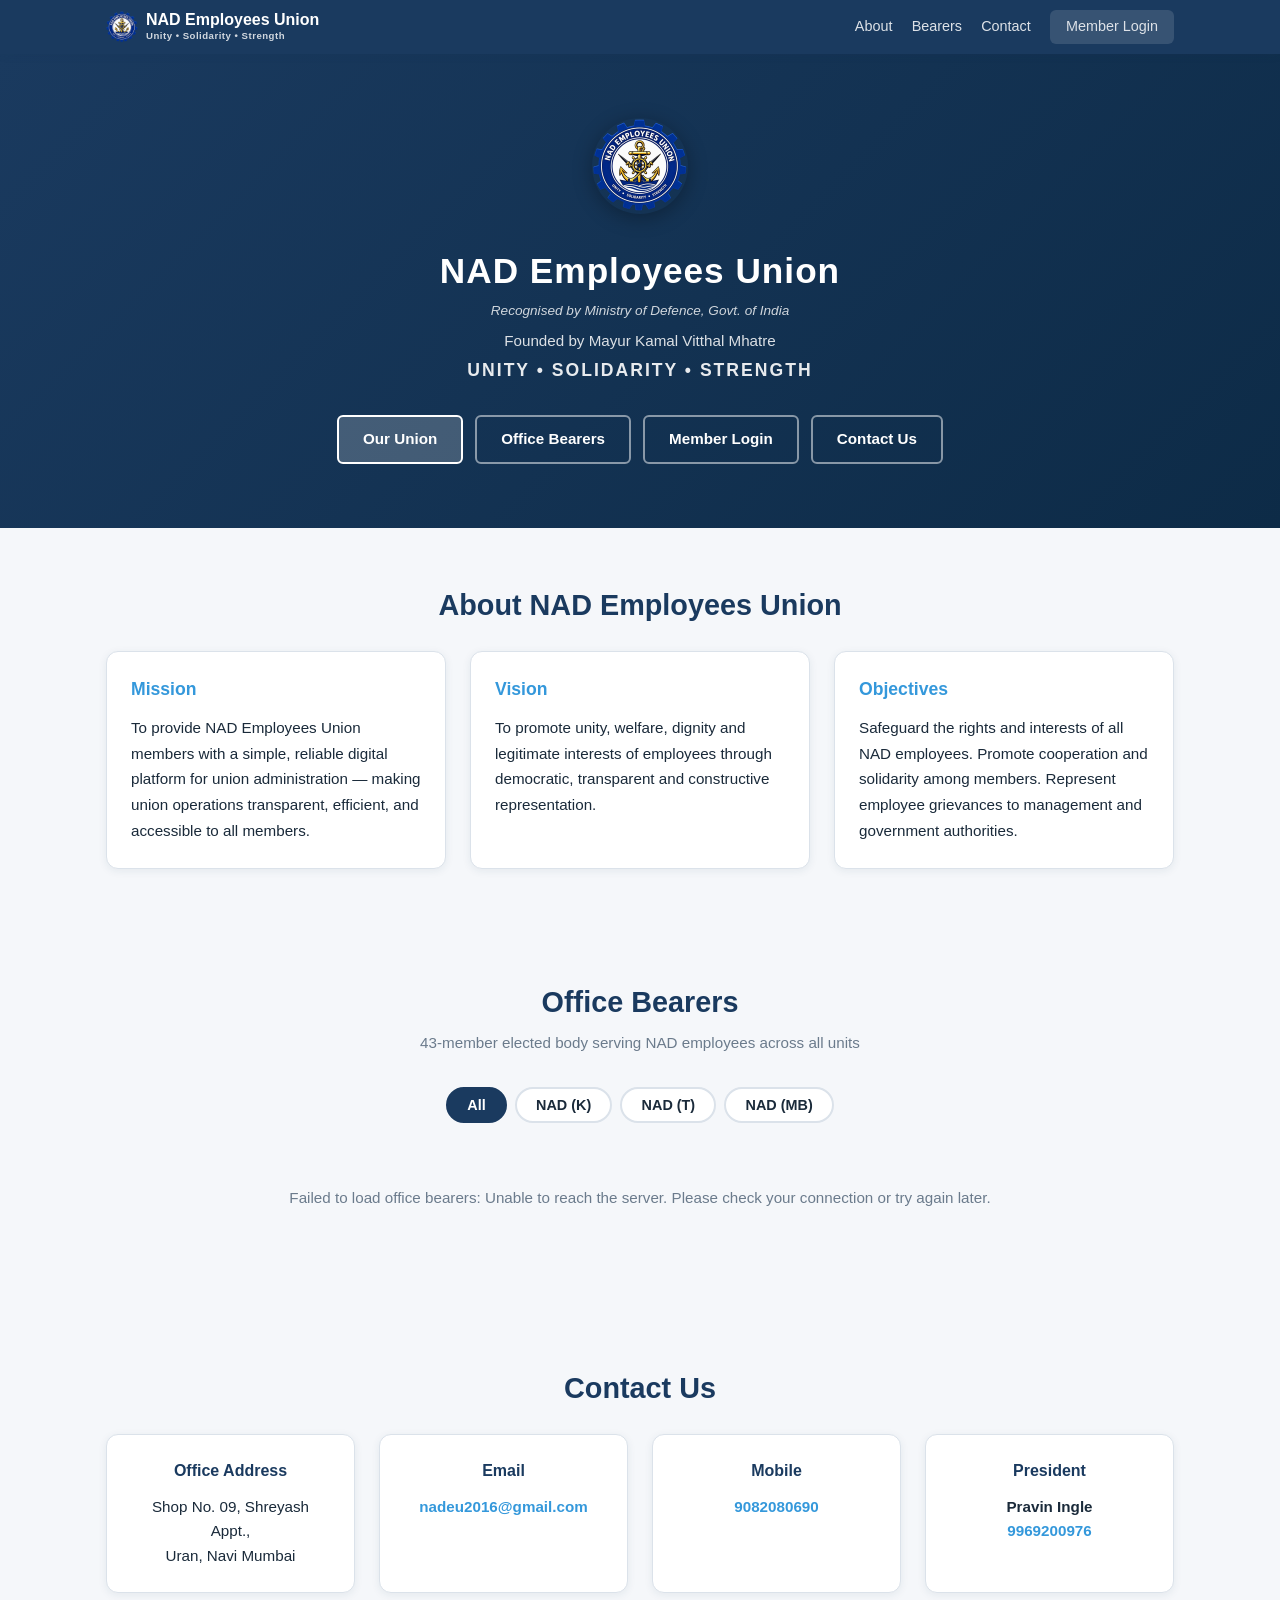
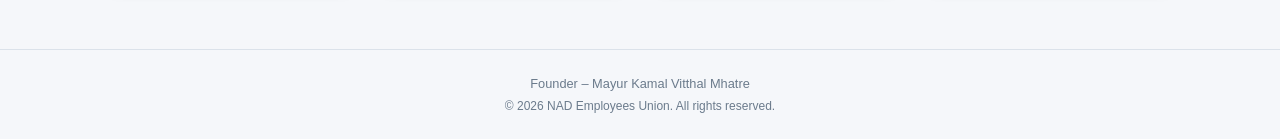
==== commit 0d7baf85: "chore: simplify hero section" ====
--- a/index.html
+++ b/index.html
@@ -29,8 +29,7 @@
     <div class="hero-inner">
       <img src="img/logo-192.png" alt="NAD Employees Union" class="hero-logo">
       <h1 class="hero-title">NAD Employees Union</h1>
-      <p class="hero-title-hi">&#2349;&#2367;&#2354;&#2366; &#2350; &#2349; &#2367; &#2354; &#2366; &#2350;</p>
-      <p class="hero-recognition">&#2361;&#2366; &#2360;&#2366; &#2360; &#2360; &#2380; &#2364; &#2380; &#2350; &#2366; &#2382; &#2360; &#2380; &#2368; &#2358; &#2366; &#2350; &mdash; Recognised by Ministry of Defence, Govt. of India</p>
+      <p class="hero-recognition">Recognised by Ministry of Defence, Govt. of India</p>
       <p class="hero-founder">Founded by Mayur Kamal Vitthal Mhatre</p>
       <p class="hero-tagline">Unity &bull; Solidarity &bull; Strength</p>
       <div class="hero-buttons">
